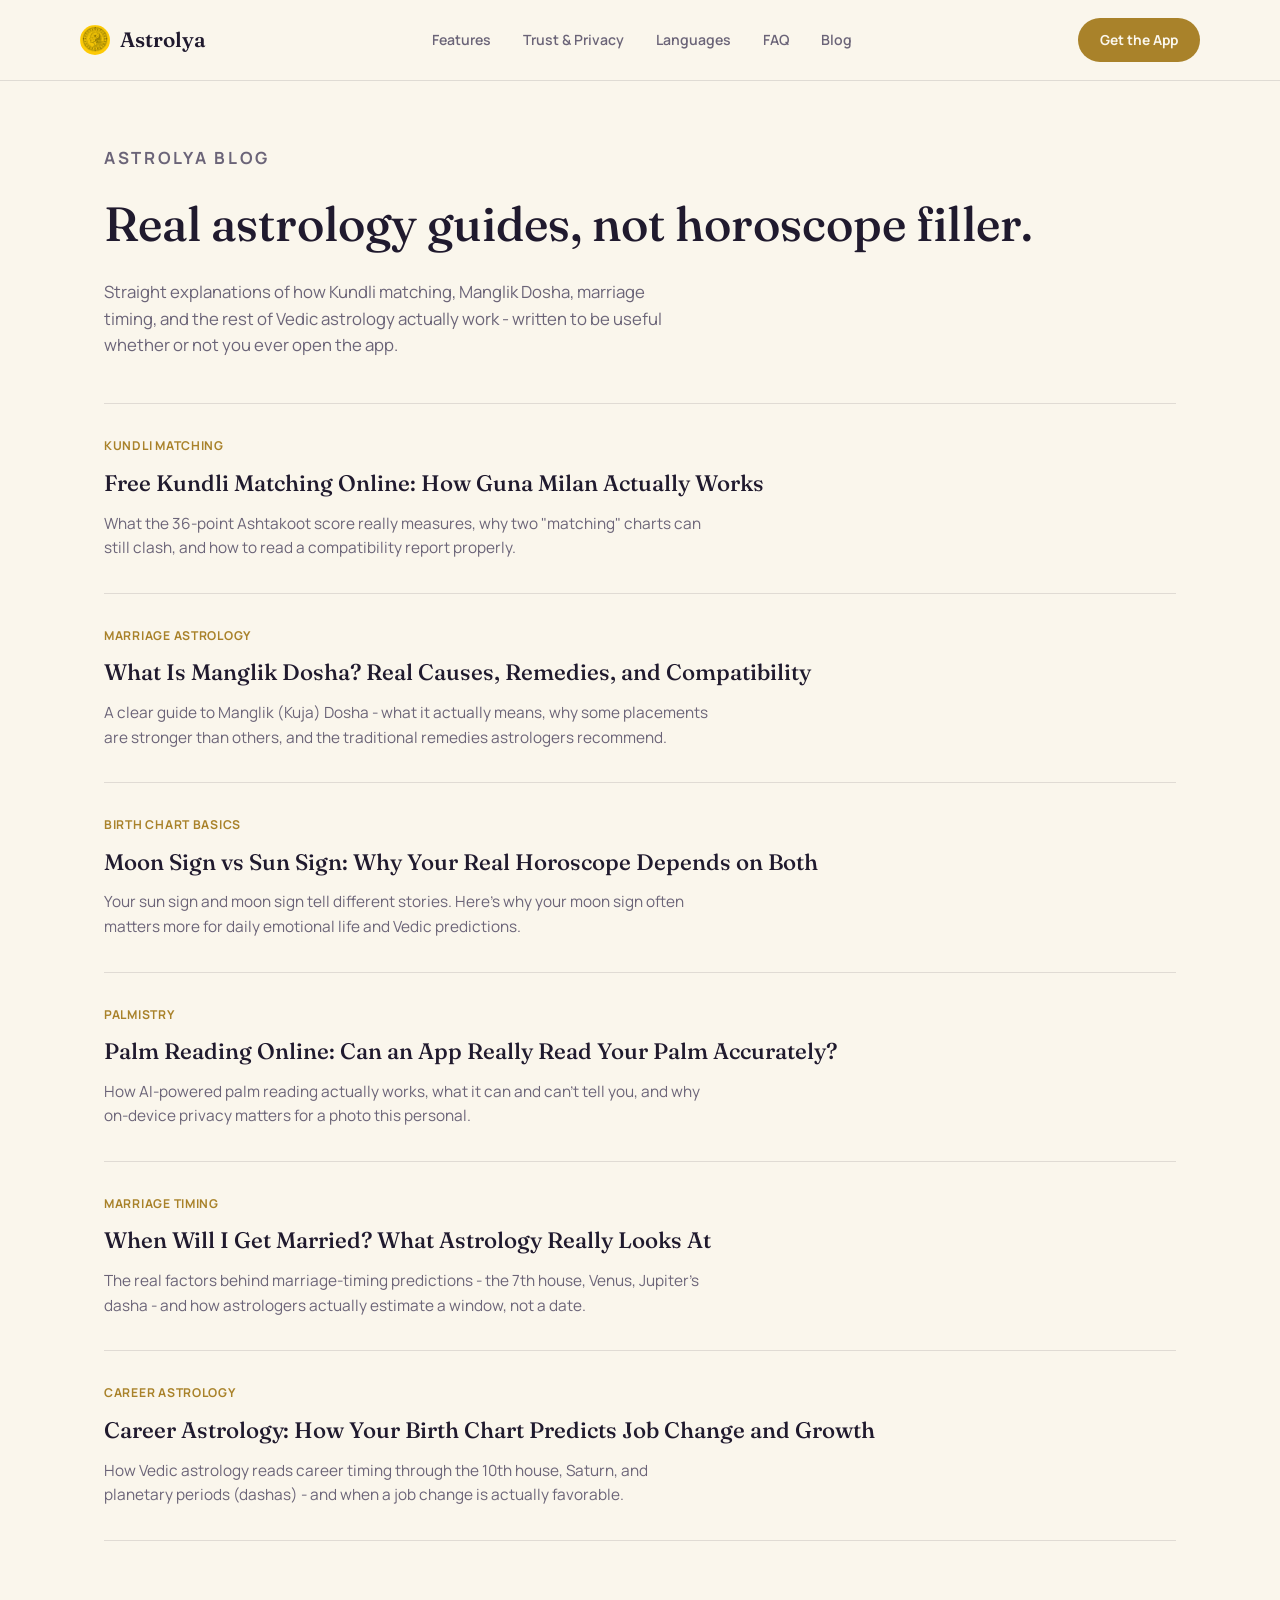
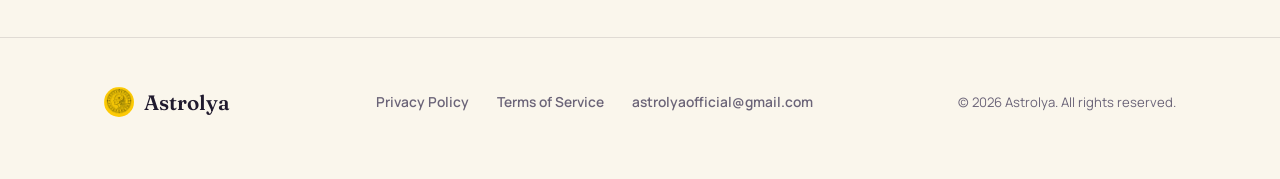
==== blog/index.html @ e79acf29 "Add 6 SEO-targeted blog articles and extract shared stylesheet Real, original guides on Kundli match" ====
<!doctype html>
<html lang="en">
<head>
<meta charset="UTF-8">
<meta name="viewport" content="width=device-width, initial-scale=1.0">
<title>Astrology Blog - Kundli, Horoscope &amp; Astrology Guides | Astrolya</title>
<meta name="description" content="Real, in-depth astrology guides on Kundli matching, Manglik Dosha, moon signs, palm reading, marriage timing and career astrology - from the team behind Astrolya.">
<link rel="canonical" href="https://astrolya.in/blog/">
<meta name="robots" content="index, follow">
<meta property="og:type" content="website">
<meta property="og:url" content="https://astrolya.in/blog/">
<meta property="og:title" content="Astrology Blog - Kundli, Horoscope &amp; Astrology Guides | Astrolya">
<meta property="og:description" content="Real, in-depth astrology guides on Kundli matching, Manglik Dosha, moon signs, palm reading, marriage timing and career astrology.">
<meta property="og:site_name" content="Astrolya">
<link rel="icon" type="image/png" href="../logo-mark.png">
<link rel="preconnect" href="https://fonts.googleapis.com">
<link rel="preconnect" href="https://fonts.gstatic.com" crossorigin>
<link href="https://fonts.googleapis.com/css2?family=Fraunces:opsz,wght@9..144,400;9..144,500;9..144,600&family=Manrope:wght@400;500;600;700;800&display=swap" rel="stylesheet">
<link rel="stylesheet" href="../styles.css">
</head>
<body>

<header class="nav">
  <div class="wrap nav-row">
    <a class="wordmark" href="../"><img class="glyph" src="../logo-mark.png" alt="Astrolya" width="30" height="30">Astrolya</a>
    <nav class="links">
      <a href="../#chart">Features</a>
      <a href="../#trust">Trust &amp; Privacy</a>
      <a href="../#languages">Languages</a>
      <a href="../#faq">FAQ</a>
      <a href="./">Blog</a>
    </nav>
    <a class="btn" href="../#download">Get the App</a>
  </div>
</header>

<main>
  <section class="blog-hero" style="border-top:none;">
    <div class="wrap">
      <p class="eyebrow">Astrolya Blog</p>
      <h1>Real astrology guides, not horoscope filler.</h1>
      <p>Straight explanations of how Kundli matching, Manglik Dosha, marriage timing, and the rest of Vedic astrology actually work - written to be useful whether or not you ever open the app.</p>
    </div>
  </section>

  <section style="border-top: none; padding-top: 24px;">
    <div class="wrap">
      <div class="post-list">
        <a class="post-card" href="free-kundli-matching-guna-milan.html">
          <p class="post-meta">Kundli Matching</p>
          <h2>Free Kundli Matching Online: How Guna Milan Actually Works</h2>
          <p>What the 36-point Ashtakoot score really measures, why two "matching" charts can still clash, and how to read a compatibility report properly.</p>
        </a>
        <a class="post-card" href="manglik-dosha-remedies.html">
          <p class="post-meta">Marriage Astrology</p>
          <h2>What Is Manglik Dosha? Real Causes, Remedies, and Compatibility</h2>
          <p>A clear guide to Manglik (Kuja) Dosha - what it actually means, why some placements are stronger than others, and the traditional remedies astrologers recommend.</p>
        </a>
        <a class="post-card" href="moon-sign-vs-sun-sign.html">
          <p class="post-meta">Birth Chart Basics</p>
          <h2>Moon Sign vs Sun Sign: Why Your Real Horoscope Depends on Both</h2>
          <p>Your sun sign and moon sign tell different stories. Here's why your moon sign often matters more for daily emotional life and Vedic predictions.</p>
        </a>
        <a class="post-card" href="palm-reading-online-app.html">
          <p class="post-meta">Palmistry</p>
          <h2>Palm Reading Online: Can an App Really Read Your Palm Accurately?</h2>
          <p>How AI-powered palm reading actually works, what it can and can't tell you, and why on-device privacy matters for a photo this personal.</p>
        </a>
        <a class="post-card" href="when-will-i-get-married-astrology.html">
          <p class="post-meta">Marriage Timing</p>
          <h2>When Will I Get Married? What Astrology Really Looks At</h2>
          <p>The real factors behind marriage-timing predictions - the 7th house, Venus, Jupiter's dasha - and how astrologers actually estimate a window, not a date.</p>
        </a>
        <a class="post-card" href="career-astrology-job-change.html">
          <p class="post-meta">Career Astrology</p>
          <h2>Career Astrology: How Your Birth Chart Predicts Job Change and Growth</h2>
          <p>How Vedic astrology reads career timing through the 10th house, Saturn, and planetary periods (dashas) - and when a job change is actually favorable.</p>
        </a>
      </div>
    </div>
  </section>
</main>

<footer>
  <div class="wrap foot-row">
    <a class="wordmark" href="../"><img class="glyph" src="../logo-mark.png" alt="Astrolya" width="30" height="30">Astrolya</a>
    <div class="foot-links">
      <a href="https://sites.google.com/view/astrolya-privacy-policy/home">Privacy Policy</a>
      <a href="https://sites.google.com/view/astrolya-terms-of-service/home">Terms of Service</a>
      <a href="mailto:astrolyaofficial@gmail.com">astrolyaofficial@gmail.com</a>
    </div>
    <p class="foot-copy">© 2026 Astrolya. All rights reserved.</p>
  </div>
</footer>

</body>
</html>
---- styles.css ----
:root {
  --void: #FAF6EC;
  --dusk: #FFFFFF;
  --dusk-2: #F1EADA;
  --gold: #A9822A;
  --gold-bright: #8C6A1F;
  --ember: #9C4530;
  --ink: #201A2E;
  --ink-dim: #6B6478;
  --line: rgba(32,26,46,0.12);
  --shadow: 0 1px 2px rgba(32,26,46,0.05), 0 12px 32px rgba(32,26,46,0.08);
}
@media (prefers-color-scheme: dark) {
  :root:not([data-theme="light"]) {
    --void: #0A0812;
    --dusk: #171225;
    --dusk-2: #1E1830;
    --gold: #C9A63C;
    --gold-bright: #E8C766;
    --ember: #C46A4C;
    --ink: #F3EDE0;
    --ink-dim: #9C93A8;
    --line: rgba(243,237,224,0.12);
    --shadow: 0 1px 2px rgba(0,0,0,0.3), 0 20px 48px rgba(0,0,0,0.4);
  }
}
:root[data-theme="dark"] {
  --void: #0A0812;
  --dusk: #171225;
  --dusk-2: #1E1830;
  --gold: #C9A63C;
  --gold-bright: #E8C766;
  --ember: #C46A4C;
  --ink: #F3EDE0;
  --ink-dim: #9C93A8;
  --line: rgba(243,237,224,0.12);
  --shadow: 0 1px 2px rgba(0,0,0,0.3), 0 20px 48px rgba(0,0,0,0.4);
}

* { box-sizing: border-box; margin: 0; padding: 0; }
html { scroll-behavior: smooth; }
body {
  background: var(--void);
  color: var(--ink);
  font-family: 'Manrope', -apple-system, sans-serif;
  line-height: 1.6;
  -webkit-font-smoothing: antialiased;
  overflow-x: hidden;
}
h1, h2, h3 { font-family: 'Fraunces', Georgia, serif; text-wrap: balance; font-weight: 500; }
.eyebrow {
  font-size: 0.72rem;
  font-weight: 700;
  letter-spacing: 0.16em;
  text-transform: uppercase;
  color: var(--gold);
}
.wrap { max-width: 1120px; margin: 0 auto; padding: 0 24px; }
a { color: inherit; text-decoration: none; }
img, svg { max-width: 100%; display: block; }

@media (prefers-reduced-motion: reduce) {
  *, *::before, *::after { animation-duration: 0.01ms !important; animation-iteration-count: 1 !important; transition-duration: 0.01ms !important; }
}

/* Nav */
header.nav {
  position: sticky; top: 0; z-index: 50;
  background: color-mix(in srgb, var(--void) 88%, transparent);
  backdrop-filter: blur(10px);
  border-bottom: 1px solid var(--line);
}
.nav-row {
  display: flex; align-items: center; justify-content: space-between;
  padding: 18px 0;
}
.wordmark { display: flex; align-items: center; gap: 10px; font-family: 'Fraunces', serif; font-size: 1.3rem; font-weight: 600; }
.wordmark .glyph {
  width: 30px; height: 30px; border-radius: 50%;
  display: block;
  flex-shrink: 0;
}
nav.links { display: flex; gap: 32px; align-items: center; }
nav.links a { font-size: 0.88rem; font-weight: 600; color: var(--ink-dim); transition: color 0.2s; }
nav.links a:hover, nav.links a:focus-visible { color: var(--gold); }
.btn {
  display: inline-flex; align-items: center; gap: 8px;
  padding: 11px 22px; border-radius: 999px;
  font-size: 0.86rem; font-weight: 700;
  background: var(--gold); color: var(--void);
  transition: transform 0.2s, background 0.2s;
}
.btn:hover, .btn:focus-visible { background: var(--gold-bright); transform: translateY(-1px); }
.btn:focus-visible { outline: 2px solid var(--gold); outline-offset: 3px; }

@media (max-width: 720px) { nav.links { display: none; } }

/* Hero */
.hero {
  position: relative;
  padding: 96px 0 120px;
  overflow: hidden;
}
.hero-grid {
  display: grid; grid-template-columns: 1.1fr 0.9fr; gap: 48px; align-items: center;
}
@media (max-width: 880px) { .hero-grid { grid-template-columns: 1fr; } }
.hero h1 {
  font-size: clamp(2.6rem, 5.5vw, 4.2rem);
  line-height: 1.04;
  margin: 18px 0 22px;
  letter-spacing: -0.01em;
}
.hero h1 em { font-style: normal; color: var(--gold); }
.hero p.lede {
  font-size: 1.1rem; color: var(--ink-dim); max-width: 46ch; margin-bottom: 34px;
}
.cta-row { display: flex; gap: 14px; flex-wrap: wrap; align-items: center; }
.btn-ghost {
  padding: 11px 22px; border-radius: 999px; border: 1px solid var(--line);
  font-size: 0.86rem; font-weight: 700; color: var(--ink);
  transition: border-color 0.2s;
}
.btn-ghost:hover { border-color: var(--gold); }

/* Chart wheel */
.wheel-wrap { position: relative; display: flex; align-items: center; justify-content: center; }
.wheel {
  width: min(420px, 84vw); aspect-ratio: 1;
}
.wheel-ring {
  transform-box: fill-box;
  transform-origin: center;
  animation: spin 140s linear infinite;
}
@keyframes spin { to { transform: rotate(360deg); } }

/* Section shell */
section { padding: 96px 0; border-top: 1px solid var(--line); scroll-margin-top: 90px; }
.section-head { max-width: 56ch; margin-bottom: 52px; }
.section-head h2 { font-size: clamp(1.8rem, 3.4vw, 2.4rem); margin-top: 14px; }
.section-head p { color: var(--ink-dim); margin-top: 14px; font-size: 1.02rem; }

/* Feature cards */
.features { display: grid; grid-template-columns: repeat(3, 1fr); gap: 1px; background: var(--line); border: 1px solid var(--line); border-radius: 20px; overflow: hidden; }
@media (max-width: 880px) { .features { grid-template-columns: repeat(2, 1fr); } }
@media (max-width: 560px) { .features { grid-template-columns: 1fr; } }
.feature {
  background: var(--dusk); padding: 32px 28px; min-height: 220px;
  display: flex; flex-direction: column; gap: 12px;
}
.feature .mark { font-family: 'Fraunces', serif; font-size: 1.6rem; color: var(--gold); }
.feature h3 { font-size: 1.08rem; font-weight: 600; }
.feature p { color: var(--ink-dim); font-size: 0.92rem; }

/* Trust */
.trust-grid { display: grid; grid-template-columns: repeat(3, 1fr); gap: 40px; }
@media (max-width: 780px) { .trust-grid { grid-template-columns: 1fr; gap: 32px; } }
.trust-item { border-left: 2px solid var(--gold); padding-left: 20px; }
.trust-item h3 { font-size: 1.02rem; font-weight: 700; margin-bottom: 8px; font-family: 'Manrope', sans-serif; }
.trust-item p { color: var(--ink-dim); font-size: 0.92rem; }

/* Languages */
.lang-row { display: flex; flex-wrap: wrap; gap: 12px; }
.lang-chip {
  padding: 10px 18px; border-radius: 999px; border: 1px solid var(--line);
  font-size: 0.88rem; font-weight: 600;
  display: flex; align-items: baseline; gap: 8px;
}
.lang-chip .native { color: var(--gold); font-family: 'Fraunces', serif; }

/* FAQ */
.faq-list { display: flex; flex-direction: column; }
.faq-item { padding: 26px 0; border-top: 1px solid var(--line); }
.faq-item:last-child { border-bottom: 1px solid var(--line); }
.faq-item h3 { font-size: 1.05rem; font-weight: 600; margin-bottom: 10px; font-family: 'Manrope', sans-serif; }
.faq-item p { color: var(--ink-dim); font-size: 0.94rem; max-width: 68ch; }

/* Final CTA */
.final-cta { text-align: center; padding: 120px 0; }
.final-cta h2 { font-size: clamp(2rem, 4.5vw, 3rem); margin-bottom: 20px; }
.final-cta p { color: var(--ink-dim); max-width: 46ch; margin: 0 auto 34px; }
.final-cta .cta-row { justify-content: center; }

/* Footer */
footer { border-top: 1px solid var(--line); padding: 48px 0 60px; }
.foot-row { display: flex; justify-content: space-between; flex-wrap: wrap; gap: 24px; align-items: center; }
.foot-links { display: flex; gap: 28px; flex-wrap: wrap; }
.foot-links a { font-size: 0.86rem; color: var(--ink-dim); font-weight: 600; }
.foot-links a:hover { color: var(--gold); }
.foot-copy { font-size: 0.82rem; color: var(--ink-dim); }

/* Blog index */
.blog-hero { padding: 64px 0 20px; }
.blog-hero h1 { font-size: clamp(2.2rem, 4.5vw, 3rem); margin: 14px 0 16px; }
.blog-hero p { color: var(--ink-dim); max-width: 56ch; font-size: 1.05rem; }
.post-list { display: flex; flex-direction: column; }
.post-card {
  display: block; padding: 32px 0; border-top: 1px solid var(--line);
  transition: opacity 0.2s;
}
.post-card:last-child { border-bottom: 1px solid var(--line); }
.post-card:hover { opacity: 0.75; }
.post-card .post-meta { font-size: 0.76rem; color: var(--gold); font-weight: 700; letter-spacing: 0.06em; text-transform: uppercase; margin-bottom: 10px; }
.post-card h2 { font-size: 1.4rem; margin-bottom: 10px; }
.post-card p { color: var(--ink-dim); font-size: 0.96rem; max-width: 68ch; }

/* Blog article */
.article-hero { padding: 56px 0 8px; }
.article-hero .post-meta { font-size: 0.76rem; color: var(--gold); font-weight: 700; letter-spacing: 0.06em; text-transform: uppercase; margin-bottom: 16px; }
.article-hero h1 { font-size: clamp(2rem, 4.5vw, 2.9rem); }
.article-body { max-width: 72ch; padding: 24px 0 80px; }
.article-body p { margin-bottom: 22px; font-size: 1.04rem; }
.article-body h2 { font-size: 1.5rem; margin: 44px 0 18px; }
.article-body h3 { font-size: 1.2rem; margin: 32px 0 14px; }
.article-body ul, .article-body ol { margin: 0 0 22px 22px; }
.article-body li { margin-bottom: 10px; font-size: 1.02rem; }
.article-body strong { color: var(--gold); }
.article-cta {
  margin-top: 40px; padding: 28px; border-radius: 16px;
  background: var(--dusk); border: 1px solid var(--line);
  display: flex; align-items: center; justify-content: space-between; gap: 20px; flex-wrap: wrap;
}
.article-cta p { margin: 0; font-family: 'Fraunces', serif; font-size: 1.15rem; max-width: 40ch; }
.related-posts { border-top: 1px solid var(--line); padding: 56px 0 80px; }
.related-grid { display: grid; grid-template-columns: repeat(3, 1fr); gap: 20px; margin-top: 28px; }
@media (max-width: 780px) { .related-grid { grid-template-columns: 1fr; } }
.related-grid a { display: block; padding: 20px; border: 1px solid var(--line); border-radius: 14px; font-size: 0.95rem; font-weight: 600; transition: border-color 0.2s; }
.related-grid a:hover { border-color: var(--gold); }
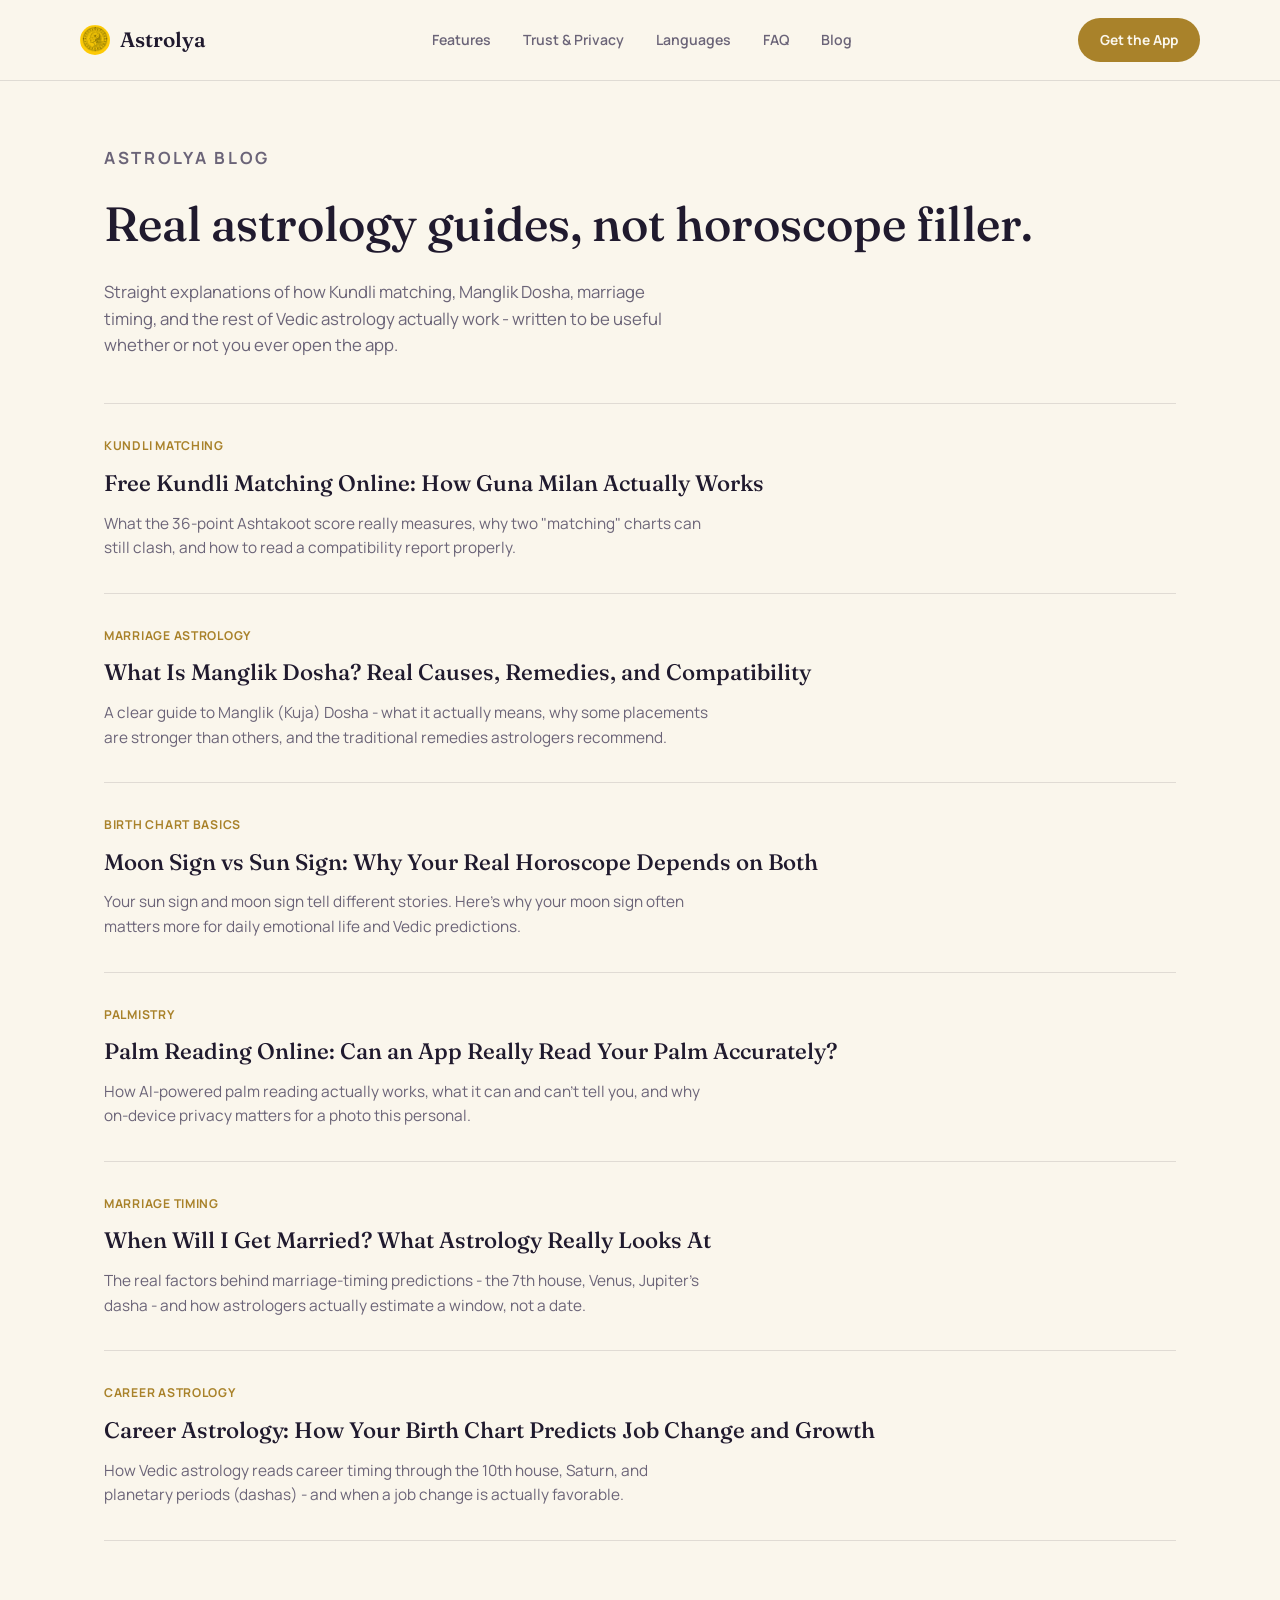
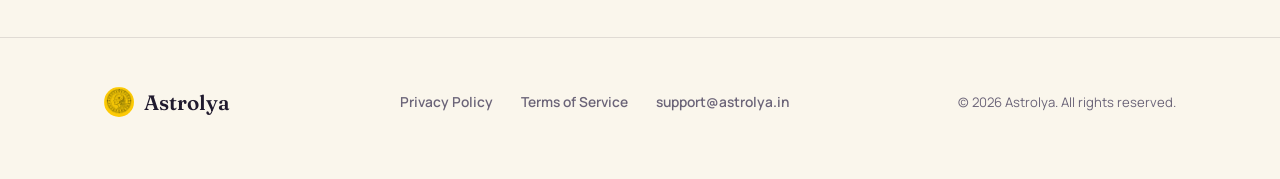
==== commit 34db97d0: "Update index.html" ====
--- a/blog/index.html
+++ b/blog/index.html
@@ -85,9 +85,9 @@
   <div class="wrap foot-row">
     <a class="wordmark" href="../"><img class="glyph" src="../logo-mark.png" alt="Astrolya" width="30" height="30">Astrolya</a>
     <div class="foot-links">
-      <a href="https://sites.google.com/view/astrolya-privacy-policy/home">Privacy Policy</a>
-      <a href="https://sites.google.com/view/astrolya-terms-of-service/home">Terms of Service</a>
-      <a href="mailto:astrolyaofficial@gmail.com">astrolyaofficial@gmail.com</a>
+      <a href="/privacy-policy.html">Privacy Policy</a>
+      <a href="/terms-of-service.html">Terms of Service</a>
+      <a href="mailto:support@astrolya.in">support@astrolya.in</a>
     </div>
     <p class="foot-copy">© 2026 Astrolya. All rights reserved.</p>
   </div>
